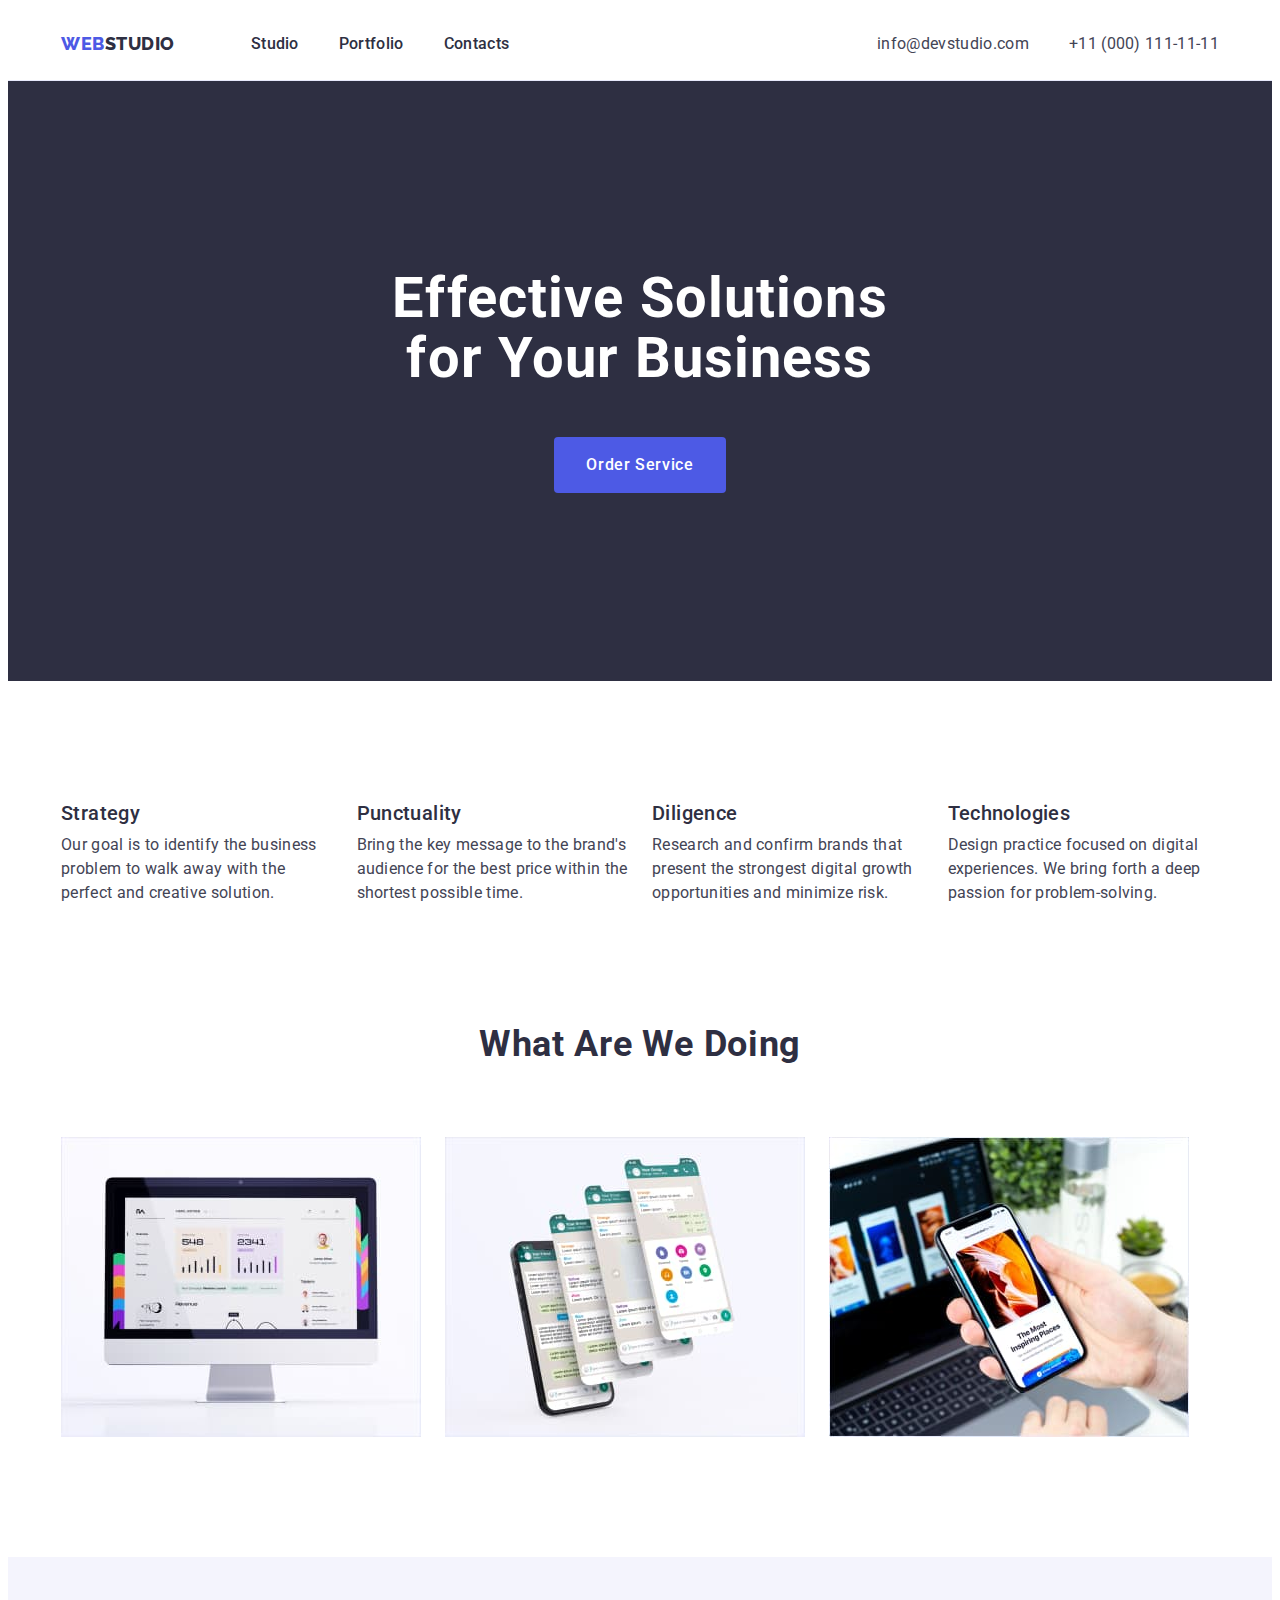
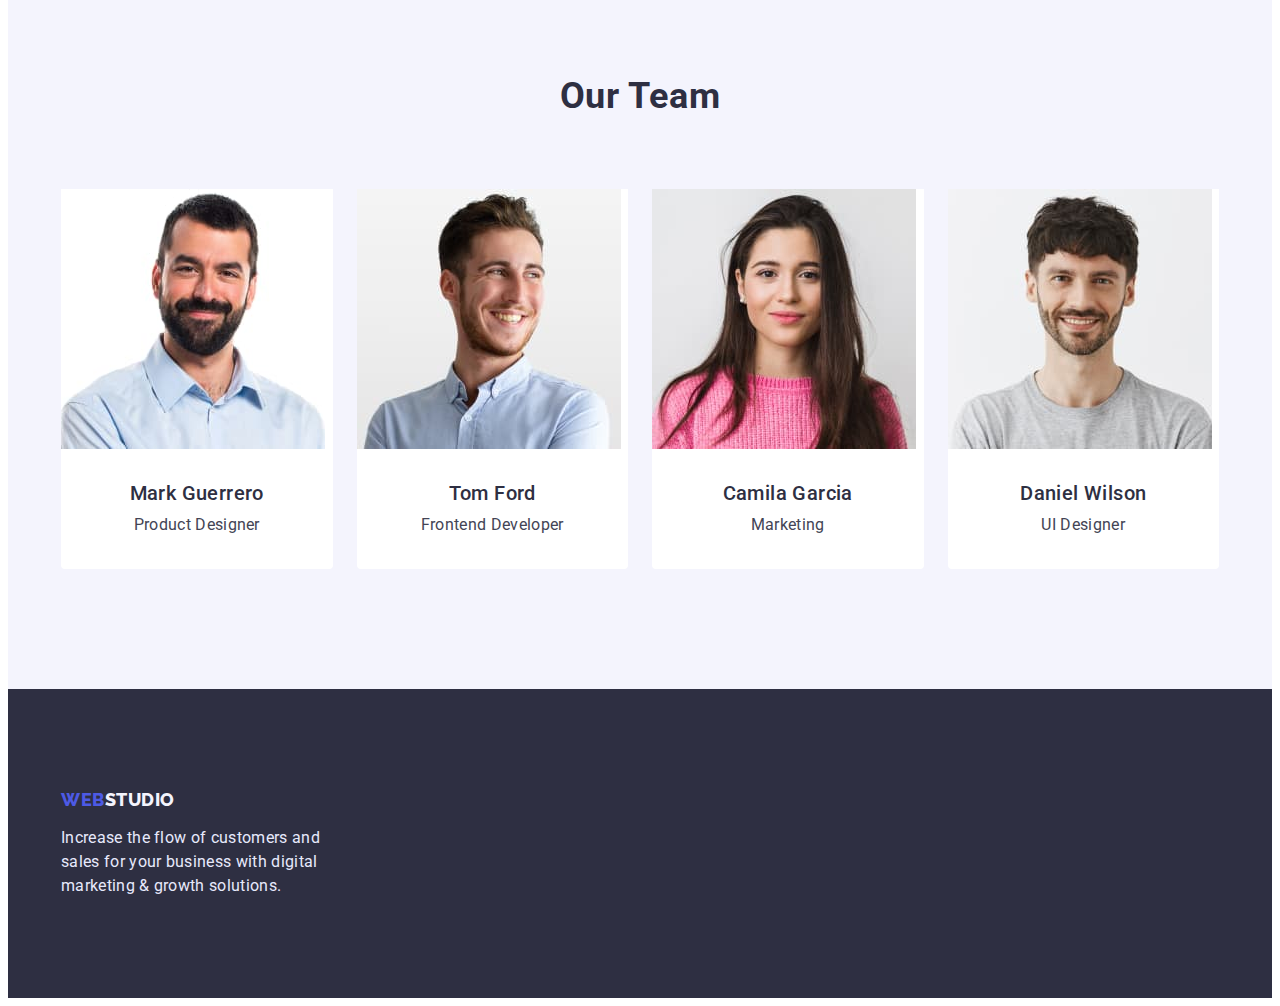
==== index.html @ 5d293c81 "Initial commit" ====
<!DOCTYPE html>
<html lang="en">

<head>
    <meta charset="UTF-8">
    <meta http-equiv="X-UA-Compatible" content="IE=edge">
    <meta name="viewport" content="width=device-width, initial-scale=1.0">
    <title>Document</title>
    <link rel="preconnect" href="https://fonts.googleapis.com">
    <link rel="preconnect" href="https://fonts.gstatic.com" crossorigin>
    <link href="https://fonts.googleapis.com/css2?family=Raleway:wght@800&family=Roboto:wght@400;500;700&display=swap"
        rel="stylesheet">
    <link rel="stylesheet" href="https://cdnjs.cloudflare.com/ajax/libs/modern-normalize/1.1.0/modern-normalize.min.css"
        integrity="sha512-wpPYUAdjBVSE4KJnH1VR1HeZfpl1ub8YT/NKx4PuQ5NmX2tKuGu6U/JRp5y+Y8XG2tV+wKQpNHVUX03MfMFn9Q=="
        crossorigin="anonymous" referrerpolicy="no-referrer" />
    <link rel="stylesheet" href="./css/styles.css">
</head>

<body>
    <!-- Header -->
    <header class="header">
        <div class="container header-container">
            <nav class="header-nav">
                <a class="header-logo link" href="./index.html">
                    Web<span class="header-logo-navy">Studio</span>
                </a>
                <ul class="header-list list">
                    <li class="header-item"><a class="header-link link" href="./index.html">Studio</a></li>
                    <li class="header-item"><a class="header-link link" href="./portfolio.html">Portfolio</a></li>
                    <li class="header-item"><a class="header-link link" href="">Contacts</a></li>
                </ul>
            </nav>
            <address class="header-address">
                <ul class="header-address-list list">
                    <li class="header-address-item"><a class="header-address-link link"
                            href="mailto:info@devstudio.com">info@devstudio.com</a>
                    </li>
                    <li class="header-address-item"><a class="header-address-link link" href="tel:+110001111111">+11
                            (000)
                            111-11-11</a></li>
                </ul>
            </address>
        </div>
    </header>

    <main>
        <!-- Hero -->
        <section class="hero">
            <h1 class="hero-title">Effective Solutions for Your Business</h1>
            <button type="button" class="hero-btn">Order Service</button>
        </section>

        <!-- Section 1 -->
        <section class="about">
            <div class="container">
                <h2 class="about-title">About</h2>
                <ul class="about-list list">
                    <li class="about-item">
                        <h3 class="about-item-title">Strategy</h3>
                        <p class="about-item-text">
                            Our goal is to identify the business problem to walk away with the perfect and creative
                            solution.
                        </p>
                    </li>
                    <li class="about-item">
                        <h3 class="about-item-title">Punctuality</h3>
                        <p class="about-item-text">
                            Bring the key message to the brand's audience for the best price within the shortest
                            possible
                            time.
                        </p>
                    </li>
                    <li class="about-item">
                        <h3 class="about-item-title">Diligence</h3>
                        <p class="about-item-text">
                            Research and confirm brands that present the strongest digital growth opportunities and
                            minimize
                            risk.
                        </p>
                    </li>
                    <li class="about-item">
                        <h3 class="about-item-title">Technologies</h3>
                        <p class="about-item-text">
                            Design practice focused on digital experiences. We bring forth a deep passion for
                            problem-solving.
                        </p>
                    </li>
                </ul>
            </div>
        </section>

        <!-- Section 2 -->
        <section class="description">
            <div class="container">
                <h2 class="description-title">What are we doing</h2>
                <ul class="description-list list">
                    <li class="description-item">
                        <img class="description-img" src="./images-hw-01/img1.jpg" alt="Monitor" width="360"
                            height="300" />
                    </li>
                    <li class="description-item">
                        <img class="description-img" src="./images-hw-01/img2.jpg" alt="Phone" width="360"
                            height="300" />
                    </li>
                    <li class="description-item">
                        <img class="description-img" src="./images-hw-01/img3.jpg" alt="Phone in hand" width="360"
                            height="300" />
                    </li>
                </ul>
            </div>
        </section>

        <!-- Section 3-->
        <section class="team">
            <div class="container">
                <h2 class="team-title">Our Team</h2>
                <ul class="team-list list">
                    <li class="team-item">
                        <img class="team-item-img" src="./images-hw-01/team1.jpg" alt="Bearded man" width="264"
                            height="260" />
                        <div class="team-item-text">
                            <h3 class="team-item-title">Mark Guerrero</h3>
                            <p class="team-item-role">Product Designer</p>
                        </div>
                    </li>
                    <li class="team-item">
                        <img class="team-item-img" src="./images-hw-01/team2.jpg" alt="Smiling man" width="264"
                            height="260" />
                        <div class="team-item-text">
                            <h3 class="team-item-title">Tom Ford</h3>
                            <p class="team-item-role">Frontend Developer</p>
                        </div>
                    </li>
                    <li class="team-item">
                        <img class="team-item-img" src="./images-hw-01/team3.jpg" alt="Long haired woman" width="264"
                            height="260" />
                        <div class="team-item-text">
                            <h3 class="team-item-title">Camila Garcia</h3>
                            <p class="team-item-role">Marketing</p>
                        </div>
                    </li>
                    <li class="team-item">
                        <img class="team-item-img" src="./images-hw-01/team4.jpg" alt="Smiling bearded man" width="264"
                            height="260" />
                        <div class="team-item-text">
                            <h3 class="team-item-title">Daniel Wilson</h3>
                            <p class="team-item-role">UI Designer</p>
                        </div>
                    </li>
                </ul>
            </div>
        </section>
    </main>

    <footer class="footer">
        <div class="container">
            <div class="footer-logo-text">
                <a class="footer-logo link" href="index.html">
                    Web<span class="footer-logo-white">Studio</span>
                </a>
                <p class="footer-text">Increase the flow of customers and sales for your business with digital marketing
                    &
                    growth solutions.
                </p>
            </div>
        </div>
    </footer>
</body>

</html>
---- css/styles.css ----
:root {
    --body-text-color: #434455;
    --headings-text-color: #2E2F42;
    --accent-blue-color: #4D5AE5;
    --white-color: #FFFFFF;
    --btn-portfolio-blue-color: #404BBF;
    --footer-logo-bgbtn-color: #F4F4FD;
    --footer-text-color: #E7E9FC;
}

body {
    font-family: 'Roboto', sans-serif;
    background-color: var(--white-color);
    color: var(--body-text-color);
}

.list {
    list-style: none;
    padding: 0;
    margin: 0;
}

.link {
    text-decoration: none;
}

.container {
    max-width: 1158px;
    padding-right: 15px;
    padding-left: 15px;
    margin-right: auto;
    margin-left: auto;
}

/* Header */
.header {
    border-bottom: 1px solid var(--footer-text-color);
}

.header-container {
    display: flex;
    align-items: center;
}

.header-nav {
    display: flex;
    align-items: center;
}

.header-logo {
    color: var(--accent-blue-color);
    font-family: 'Raleway', sans-serif;
    font-weight: 800;
    font-size: 18px;
    line-height: 1.17;
    letter-spacing: 0.03em;
    text-transform: uppercase;
}

.header-logo-navy {
    color: var(--headings-text-color);
    font-family: 'Raleway', sans-serif;
    font-weight: 800;
    font-size: 18px;
    line-height: 1.17;
    letter-spacing: 0.03em;
    text-transform: uppercase;
}

.header-list {
    display: flex;
    margin-left: 76px;
}

.header-item:not(:last-child) {
    margin-right: 40px;
}

.header-link {
    display: block;
    padding-top: 24px;
    padding-bottom: 24px;

    color: var(--headings-text-color);
    font-weight: 500;
    font-size: 16px;
    line-height: 1.5;
    letter-spacing: 0.02em;
}

.header-address {
    font-style: normal;
    margin-left: auto;
}

.header-address-list {
    display: flex;
}

.header-address-item:not(:last-child) {
    margin-right: 40px;
}

.header-address-link {
    color: var(--body-text-color);
    font-style: normal;
    font-weight: 400;
    font-size: 16px;
    line-height: 1.5;
    letter-spacing: 0.02em;
}

.header-link:is(:hover, :focus),
.header-address-link:is(:hover, :focus) {
    color: var(--btn-portfolio-blue-color);
}

/* Hero */

.hero {
    padding-top: 188px;
    padding-bottom: 188px;
    background-color: var(--headings-text-color);
    text-align: center;
}

.hero-title {
    display: block;
    max-width: 496px;
    margin-top: 0;
    margin-right: auto;
    margin-bottom: 48px;
    margin-left: auto;

    color: var(--white-color);
    font-weight: 700;
    font-size: 56px;
    line-height: 1.07;
    letter-spacing: 0.02em;
}

.hero-btn {
    display: inline-block;
    min-width: 169px;
    padding: 16px 32px;
    border: none;
    border-radius: 4px;

    background-color: var(--accent-blue-color);
    color: var(--white-color);
    font-family: inherit;
    font-weight: 500;
    font-size: 16px;
    line-height: 1.5;
    letter-spacing: 0.04em;

    cursor: pointer;
}

.hero-btn:is(:hover, :focus) {
    background-color: var(--btn-portfolio-blue-color);
    color: var(--white-color);
}

/* Section 1 about */

.about {
    padding-top: 120px;
    padding-bottom: 0;
}

.about-title {
    position: absolute;
    width: 1px;
    height: 1px;
    margin: -1px;
    border: 0;
    padding: 0;
    white-space: nowrap;
    clip-path: inset(100%);
    clip: rect(0 0 0 0);
    overflow: hidden;
}

.about-list {
    display: flex;
    gap: 24px;
}

.about-item {
    display: block;
    flex-basis: calc(100% / 4);
    /* max-width: 264px; */
}

.about-item-title {
    margin-top: 0;
    margin-bottom: 8px;

    color: var(--headings-text-color);
    font-weight: 500;
    font-size: 20px;
    line-height: 1.2;
    letter-spacing: 0.02em;
}

.about-item-text {
    margin-top: 0;
    margin-bottom: 0;

    color: var(--body-text-color);
    font-weight: 400;
    font-size: 16px;
    line-height: 1.5;
    letter-spacing: 0.02em;
}

/* Section 2 description */

.description {
    padding-top: 120px;
    padding-bottom: 120px;
}

.description-title {
    margin-top: 0;
    margin-bottom: 72px;

    color: var(--headings-text-color);
    text-align: center;
    font-weight: 700;
    font-size: 36px;
    line-height: 1.11;
    letter-spacing: 0.02em;
    text-transform: capitalize;
}

.description-list {
    display: flex;
    gap: 24px;
}

.description-img {
    display: block;
    max-width: 100%;
    height: auto;
}

/* Section 3 team */

.team {
    padding-top: 120px;
    padding-bottom: 120px;
    background-color: var(--footer-logo-bgbtn-color);
}

.team-title {
    margin-top: 0;
    margin-bottom: 72px;

    color: var(--headings-text-color);
    text-align: center;
    font-weight: 700;
    font-size: 36px;
    line-height: 1.11;
    letter-spacing: 0.02em;
    text-transform: capitalize;
}

.team-list {
    display: flex;
    gap: 24px;
}

.team-item {
    flex-basis: calc(100% / 4);
    /* max-width: 264px; */
    border-radius: 0px 0px 4px 4px;
    background-color: var(--white-color);
}

.team-item-img {
    display: block;
    max-width: 100%;
    height: auto;
}

.team-item-text {
    padding: 32px 0;
}

.team-item-title {
    margin-top: 0;
    margin-bottom: 8px;

    color: var(--headings-text-color);
    text-align: center;
    font-weight: 500;
    font-size: 20px;
    line-height: 1.2;
    letter-spacing: 0.02em;
}

.team-item-role {
    margin-top: 0;
    margin-bottom: 0;

    color: var(--body-text-color);
    font-weight: 400;
    text-align: center;
    font-size: 16px;
    line-height: 1.5;
    letter-spacing: 0.02em;
}

/* Footer */

.footer {
    padding-top: 100px;
    padding-bottom: 100px;
    background-color: var(--headings-text-color);
}

.footer-logo-text {
    max-width: 264px;
}

.footer-logo {
    color: var(--accent-blue-color);
    font-family: 'Raleway', sans-serif;
    font-weight: 800;
    font-size: 18px;
    line-height: 1.17;
    letter-spacing: 0.03em;
    text-transform: uppercase;
}

.footer-logo-white {
    color: var(--footer-logo-bgbtn-color);
    font-family: 'Raleway', sans-serif;
    font-weight: 800;
    font-size: 18px;
    line-height: 1.17;
    letter-spacing: 0.03em;
    text-transform: uppercase;
}

.footer-text {
    margin-top: 16px;
    margin-bottom: 0;

    color: var(--footer-text-color);
    font-weight: 400;
    font-size: 16px;
    line-height: 1.5;
    letter-spacing: 0.02em;
}

/* Portfolio Gallery */

.gallery-container {
    padding-top: 96px;
    padding-bottom: 120px;
}

.btn-list {
    display: flex;
    gap: 24px;
    margin-top: 0;
    margin-bottom: 72px;
    justify-content: center;
}

.btn-item {
    min-width: 69px;
    padding: 12px 24px;
    border: 1px solid var(--footer-text-color);
    border-radius: 4px;

    background-color: var(--footer-logo-bgbtn-color);
    color: var(--accent-blue-color);
    text-align: center;
    font-family: inherit;
    font-weight: 500;
    font-size: 16px;
    line-height: 1.5;
    letter-spacing: 0.04em;

    cursor: pointer;
}

.btn-item:is(:hover, :focus) {
    background-color: var(--btn-portfolio-blue-color);
    color: var(--white-color);
}

/* First variant */
/* .row-list {
    display: flex;
    flex-wrap: wrap;
    padding-top: 0;
    padding-bottom: 120px;
}

.row-item {
    width: calc((100% - 48px) /3);
    margin-right: 24px;
    margin-bottom: 48px;
    border: 1px solid var(--footer-text-color);
    background-color: var(--white-color);
}

.row-item:nth-child(3n) {
    margin-right: 0;
} */


/* calc(100% - 8 * 24px) / 9 */


/* Second variant */
/* .row-list {
    display: flex;
    flex-wrap: wrap;
    padding-top: 0;
    padding-bottom: 120px;
}

.row-item {
    max-width: 360px;
    margin-right: 24px;
    margin-bottom: 48px;
}

.row-item:nth-child(3n) {
    margin-right: 0;
}

.row-item:nth-last-child(-n + 3) {
    margin-bottom: 0;
} */


.row-list {
    display: flex;
    flex-wrap: wrap;
    margin-left: -24px;
    margin-top: -48px;
}

.row-item {
    flex-basis: calc(100% / 3 - 24px);
    margin-left: 24px;
    margin-top: 48px;
}

.row-item-img {
    display: block;
    max-width: 100%;
    height: auto;
}

.row-text {
    padding: 32px 0 32px 16px;
    border-right: 1px solid var(--footer-text-color);
    border-bottom: 1px solid var(--footer-text-color);
    border-left: 1px solid var(--footer-text-color);
    background-color: var(--white-color);
}

.row-item-title {
    margin-top: 0;
    margin-bottom: 8px;

    color: var(--headings-text-color);
    font-weight: 500;
    font-size: 20px;
    line-height: 1.2;
    letter-spacing: 0.02em;
}

.row-item-text {
    margin-top: 0;
    margin-bottom: 0;

    color: var(--body-text-color);
    font-weight: 400;
    font-size: 16px;
    line-height: 1.5;
    letter-spacing: 0.02em;
}
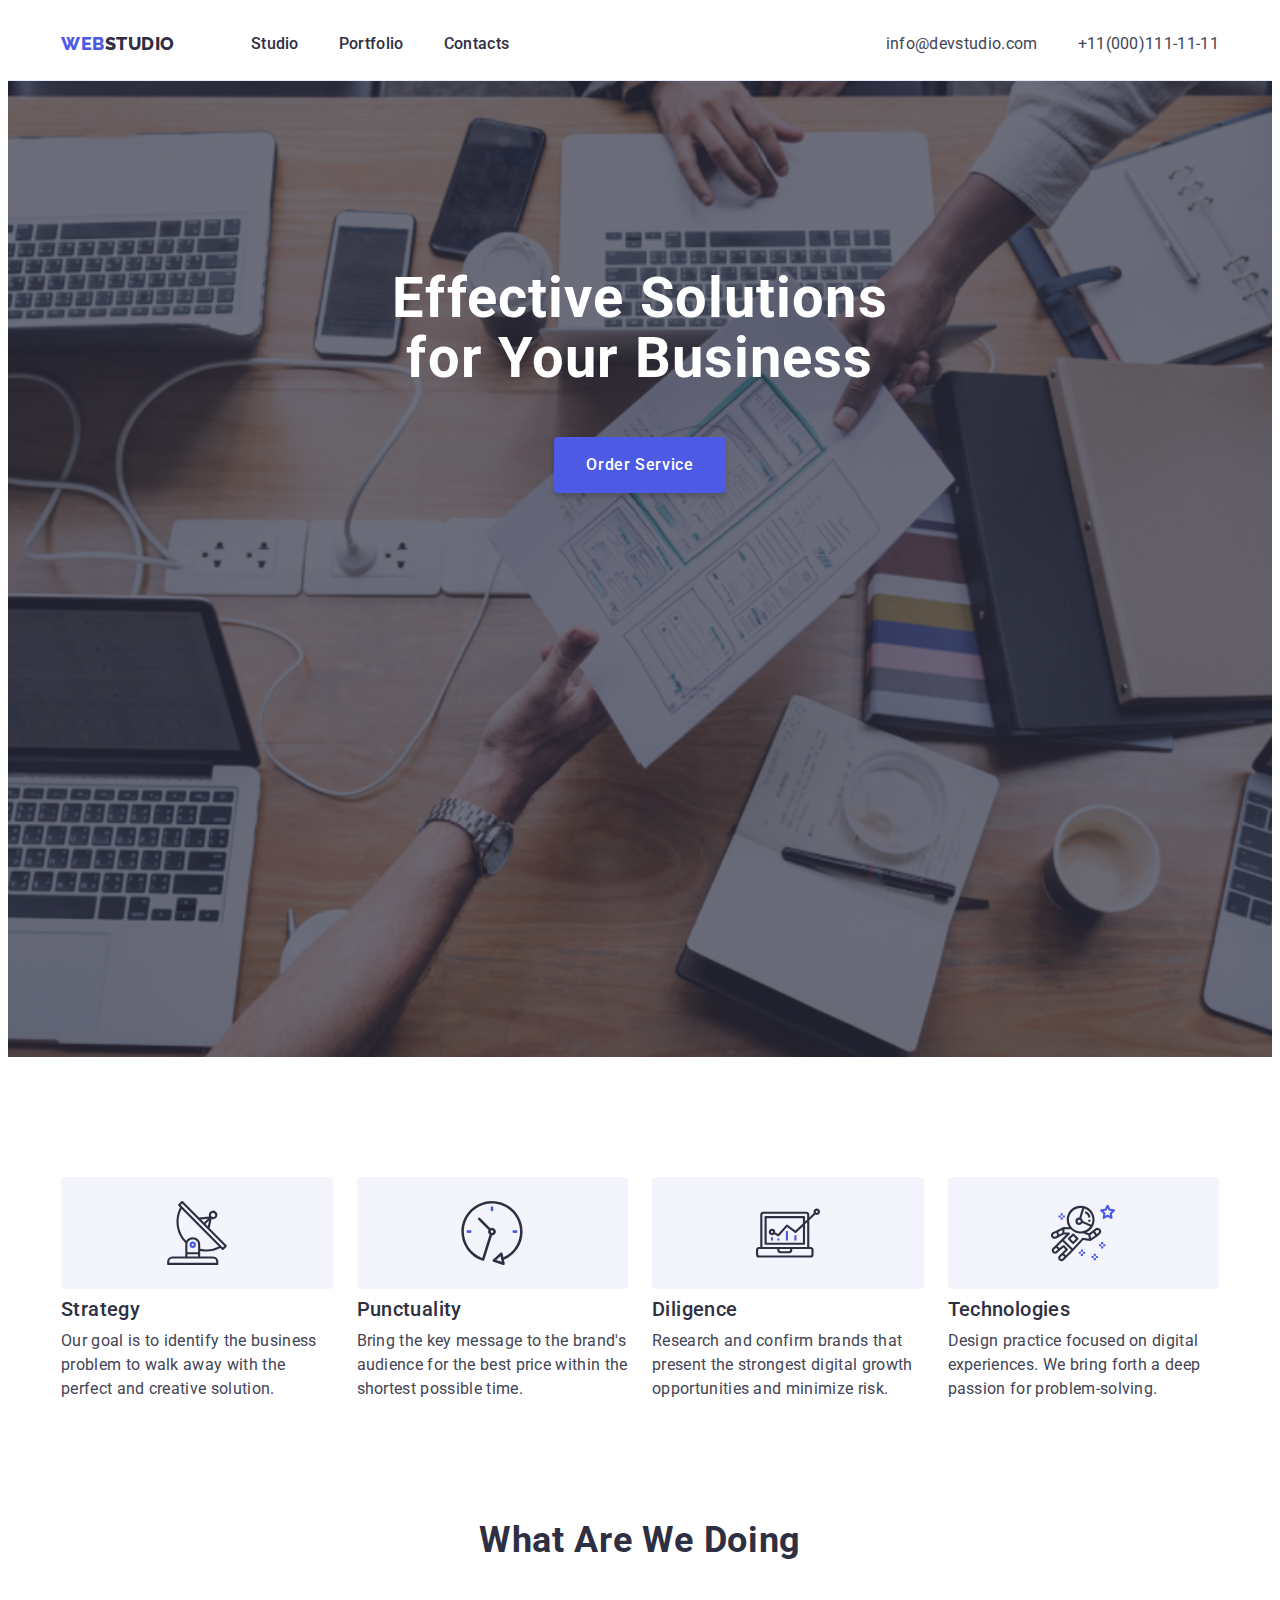
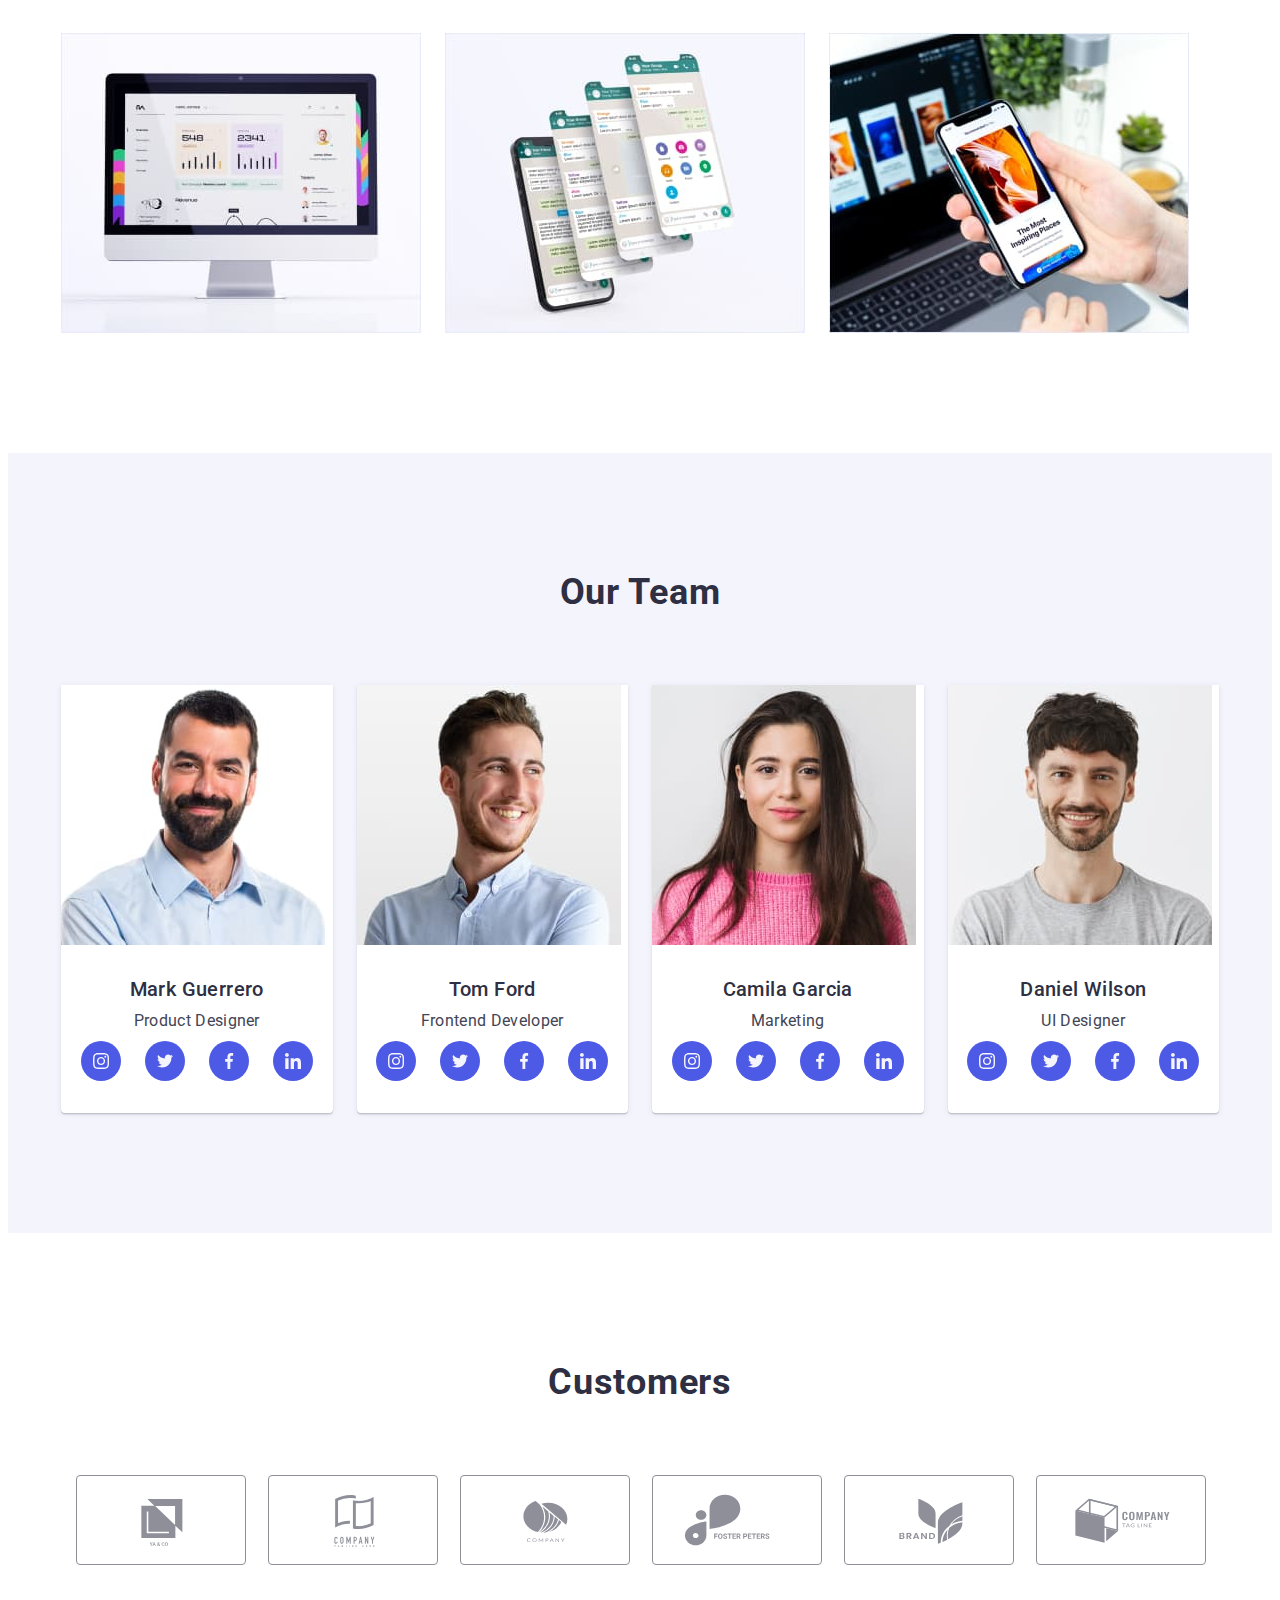
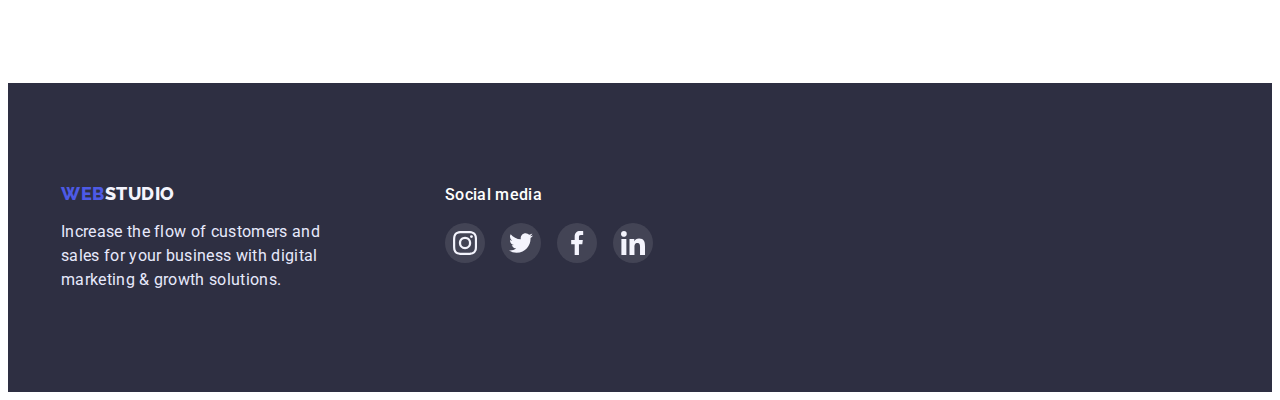
==== commit 537842df: "finish_hw-04" ====
--- a/index.html
+++ b/index.html
@@ -25,19 +25,25 @@
                     Web<span class="header-logo-navy">Studio</span>
                 </a>
                 <ul class="header-list list">
-                    <li class="header-item"><a class="header-link link" href="./index.html">Studio</a></li>
-                    <li class="header-item"><a class="header-link link" href="./portfolio.html">Portfolio</a></li>
-                    <li class="header-item"><a class="header-link link" href="">Contacts</a></li>
+                    <li class="header-item">
+                        <a class="header-link link" href="./index.html">Studio</a>
+                    </li>
+                    <li class="header-item">
+                        <a class="header-link link" href="./portfolio.html">Portfolio</a>
+                    </li>
+                    <li class="header-item">
+                        <a class="header-link link" href="">Contacts</a>
+                    </li>
                 </ul>
             </nav>
             <address class="header-address">
                 <ul class="header-address-list list">
-                    <li class="header-address-item"><a class="header-address-link link"
-                            href="mailto:info@devstudio.com">info@devstudio.com</a>
-                    </li>
-                    <li class="header-address-item"><a class="header-address-link link" href="tel:+110001111111">+11
-                            (000)
-                            111-11-11</a></li>
+                    <li class="header-address-item">
+                        <a class="header-address-link link" href="mailto:info@devstudio.com">info@devstudio.com</a>
+                    </li>
+                    <li class="header-address-item">
+                        <a class="header-address-link link" href="tel:+110001111111">+11(000)111-11-11</a>
+                    </li>
                 </ul>
             </address>
         </div>
@@ -50,19 +56,19 @@
             <button type="button" class="hero-btn">Order Service</button>
         </section>
 
-        <!-- Section 1 -->
+        <!-- Section 1 About-->
         <section class="about">
             <div class="container">
                 <h2 class="about-title">About</h2>
                 <ul class="about-list list">
-                    <li class="about-item">
+                    <li class="about-item about-icon-antenna">
                         <h3 class="about-item-title">Strategy</h3>
                         <p class="about-item-text">
                             Our goal is to identify the business problem to walk away with the perfect and creative
                             solution.
                         </p>
                     </li>
-                    <li class="about-item">
+                    <li class="about-item about-icon-clock">
                         <h3 class="about-item-title">Punctuality</h3>
                         <p class="about-item-text">
                             Bring the key message to the brand's audience for the best price within the shortest
@@ -70,7 +76,7 @@
                             time.
                         </p>
                     </li>
-                    <li class="about-item">
+                    <li class="about-item about-icon-diagram">
                         <h3 class="about-item-title">Diligence</h3>
                         <p class="about-item-text">
                             Research and confirm brands that present the strongest digital growth opportunities and
@@ -78,7 +84,7 @@
                             risk.
                         </p>
                     </li>
-                    <li class="about-item">
+                    <li class="about-item about-icon-astronaut">
                         <h3 class="about-item-title">Technologies</h3>
                         <p class="about-item-text">
                             Design practice focused on digital experiences. We bring forth a deep passion for
@@ -89,7 +95,7 @@
             </div>
         </section>
 
-        <!-- Section 2 -->
+        <!-- Section 2 What are we doing-->
         <section class="description">
             <div class="container">
                 <h2 class="description-title">What are we doing</h2>
@@ -110,7 +116,7 @@
             </div>
         </section>
 
-        <!-- Section 3-->
+        <!-- Section 3 Our team-->
         <section class="team">
             <div class="container">
                 <h2 class="team-title">Our Team</h2>
@@ -121,6 +127,36 @@
                         <div class="team-item-text">
                             <h3 class="team-item-title">Mark Guerrero</h3>
                             <p class="team-item-role">Product Designer</p>
+                            <ul class="team-soc-list list">
+                                <li class="team-soc-item">
+                                    <a class="team-soc-link link" href="">
+                                        <svg width="16" height="16" class="team-soc-icon">
+                                            <use href="./images-hw-04/icons.svg#icon-instagram"></use>
+                                        </svg>
+                                    </a>
+                                </li>
+                                <li class="team-soc-item">
+                                    <a class="team-soc-link link" href="">
+                                        <svg width="16" height="16" class="team-soc-icon">
+                                            <use href="./images-hw-04/icons.svg#icon-twitter"></use>
+                                        </svg>
+                                    </a>
+                                </li>
+                                <li class="team-soc-item">
+                                    <a class="team-soc-link link" href="">
+                                        <svg width="16" height="16" class="team-soc-icon">
+                                            <use href="./images-hw-04/icons.svg#icon-facebook"></use>
+                                        </svg>
+                                    </a>
+                                </li>
+                                <li class="team-soc-item">
+                                    <a class="team-soc-link link" href="">
+                                        <svg width="16" height="16" class="team-soc-icon">
+                                            <use href="./images-hw-04/icons.svg#icon-linkedin"></use>
+                                        </svg>
+                                    </a>
+                                </li>
+                            </ul>
                         </div>
                     </li>
                     <li class="team-item">
@@ -129,6 +165,36 @@
                         <div class="team-item-text">
                             <h3 class="team-item-title">Tom Ford</h3>
                             <p class="team-item-role">Frontend Developer</p>
+                            <ul class="team-soc-list list">
+                                <li class="team-soc-item">
+                                    <a class="team-soc-link link" href="">
+                                        <svg width="16" height="16" class="team-soc-icon">
+                                            <use href="./images-hw-04/icons.svg#icon-instagram"></use>
+                                        </svg>
+                                    </a>
+                                </li>
+                                <li class="team-soc-item">
+                                    <a class="team-soc-link link" href="">
+                                        <svg width="16" height="16" class="team-soc-icon">
+                                            <use href="./images-hw-04/icons.svg#icon-twitter"></use>
+                                        </svg>
+                                    </a>
+                                </li>
+                                <li class="team-soc-item">
+                                    <a class="team-soc-link link" href="">
+                                        <svg width="16" height="16" class="team-soc-icon">
+                                            <use href="./images-hw-04/icons.svg#icon-facebook"></use>
+                                        </svg>
+                                    </a>
+                                </li>
+                                <li class="team-soc-item">
+                                    <a class="team-soc-link link" href="">
+                                        <svg width="16" height="16" class="team-soc-icon">
+                                            <use href="./images-hw-04/icons.svg#icon-linkedin"></use>
+                                        </svg>
+                                    </a>
+                                </li>
+                            </ul>
                         </div>
                     </li>
                     <li class="team-item">
@@ -137,6 +203,36 @@
                         <div class="team-item-text">
                             <h3 class="team-item-title">Camila Garcia</h3>
                             <p class="team-item-role">Marketing</p>
+                            <ul class="team-soc-list list">
+                                <li class="team-soc-item">
+                                    <a class="team-soc-link link" href="">
+                                        <svg width="16" height="16" class="team-soc-icon">
+                                            <use href="./images-hw-04/icons.svg#icon-instagram"></use>
+                                        </svg>
+                                    </a>
+                                </li>
+                                <li class="team-soc-item">
+                                    <a class="team-soc-link link" href="">
+                                        <svg width="16" height="16" class="team-soc-icon">
+                                            <use href="./images-hw-04/icons.svg#icon-twitter"></use>
+                                        </svg>
+                                    </a>
+                                </li>
+                                <li class="team-soc-item">
+                                    <a class="team-soc-link link" href="">
+                                        <svg width="16" height="16" class="team-soc-icon">
+                                            <use href="./images-hw-04/icons.svg#icon-facebook"></use>
+                                        </svg>
+                                    </a>
+                                </li>
+                                <li class="team-soc-item">
+                                    <a class="team-soc-link link" href="">
+                                        <svg width="16" height="16" class="team-soc-icon">
+                                            <use href="./images-hw-04/icons.svg#icon-linkedin"></use>
+                                        </svg>
+                                    </a>
+                                </li>
+                            </ul>
                         </div>
                     </li>
                     <li class="team-item">
@@ -145,23 +241,137 @@
                         <div class="team-item-text">
                             <h3 class="team-item-title">Daniel Wilson</h3>
                             <p class="team-item-role">UI Designer</p>
+                            <ul class="team-soc-list list">
+                                <li class="team-soc-item">
+                                    <a class="team-soc-link link" href="">
+                                        <svg width="16" height="16" class="team-soc-icon">
+                                            <use href="./images-hw-04/icons.svg#icon-instagram"></use>
+                                        </svg>
+                                    </a>
+                                </li>
+                                <li class="team-soc-item">
+                                    <a class="team-soc-link link" href="">
+                                        <svg width="16" height="16" class="team-soc-icon">
+                                            <use href="./images-hw-04/icons.svg#icon-twitter"></use>
+                                        </svg>
+                                    </a>
+                                </li>
+                                <li class="team-soc-item">
+                                    <a class="team-soc-link link" href="">
+                                        <svg width="16" height="16" class="team-soc-icon">
+                                            <use href="./images-hw-04/icons.svg#icon-facebook"></use>
+                                        </svg>
+                                    </a>
+                                </li>
+                                <li class="team-soc-item">
+                                    <a class="team-soc-link link" href="">
+                                        <svg width="16" height="16" class="team-soc-icon">
+                                            <use href="./images-hw-04/icons.svg#icon-linkedin"></use>
+                                        </svg>
+                                    </a>
+                                </li>
+                            </ul>
                         </div>
                     </li>
                 </ul>
             </div>
         </section>
+
+        <!-- Section 4 Customers -->
+        <section class="customers">
+            <div class="container">
+                <h2 class="customers-title">Customers</h2>
+                <ul class="customers-list list">
+                    <li class="customers-item">
+                        <a class="customers-link link" href="">
+                            <svg width="104" height="56" class="customers-icon">
+                                <use href="./images-hw-04/icons.svg#icon-client-1"></use>
+                            </svg>
+                        </a>
+                    </li>
+                    <li class="customers-item">
+                        <a class="customers-link link" href="">
+                            <svg width="104" height="56" class="customers-icon">
+                                <use href="./images-hw-04/icons.svg#icon-client-2"></use>
+                            </svg>
+                        </a>
+                    </li>
+                    <li class="customers-item">
+                        <a class="customers-link link" href="">
+                            <svg width="104" height="56" class="customers-icon">
+                                <use href="./images-hw-04/icons.svg#icon-client-3"></use>
+                            </svg>
+                        </a>
+                    </li>
+                    <li class="customers-item">
+                        <a class="customers-link link" href="">
+                            <svg width="104" height="56" class="customers-icon">
+                                <use href="./images-hw-04/icons.svg#icon-client-4"></use>
+                            </svg>
+                        </a>
+                    </li>
+                    <li class="customers-item">
+                        <a class="customers-link link" href="">
+                            <svg width="104" height="56" class="customers-icon">
+                                <use href="./images-hw-04/icons.svg#icon-client-5"></use>
+                            </svg>
+                        </a>
+                    </li>
+                    <li class="customers-item">
+                        <a class="customers-link link" href="">
+                            <svg width="104" height="56" class="customers-icon">
+                                <use href="./images-hw-04/icons.svg#icon-client-6"></use>
+                            </svg>
+                        </a>
+                    </li>
+                </ul>
+            </div>
+        </section>
     </main>
 
+    <!-- Footer -->
     <footer class="footer">
-        <div class="container">
+        <div class="container footer-container">
             <div class="footer-logo-text">
                 <a class="footer-logo link" href="index.html">
                     Web<span class="footer-logo-white">Studio</span>
                 </a>
                 <p class="footer-text">Increase the flow of customers and sales for your business with digital marketing
-                    &
-                    growth solutions.
+                    & growth solutions.
                 </p>
+            </div>
+            <div class="footer-social-media">
+                <p class="footer-soc-text">Social media</p>
+                <ul class="footer-soc-list list">
+                    <li class="footer-soc-item">
+                        <a class="footer-soc-link link" href="">
+                            <svg width="24" height="24" class="footer-soc-icon">
+                                <use href="./images-hw-04/icons.svg#icon-instagram"></use>
+                            </svg>
+                        </a>
+                    </li>
+                    <li class="footer-soc-item">
+                        <a class="footer-soc-link link" href="">
+                            <svg width="24" height="24" class="footer-soc-icon">
+                                <use href="./images-hw-04/icons.svg#icon-twitter"></use>
+                            </svg>
+                        </a>
+                    </li>
+                    <li class="footer-soc-item">
+                        <a class="footer-soc-link link" href="">
+                            <svg width="24" height="24" class="footer-soc-icon">
+                                <use href="./images-hw-04/icons.svg#icon-facebook"></use>
+                            </svg>
+                        </a>
+                    </li>
+                    <li class="footer-soc-item">
+                        <a class="footer-soc-link link" href="">
+                            <svg width="24" height="24" class="footer-soc-icon">
+                                <use href="./images-hw-04/icons.svg#icon-linkedin"></use>
+                            </svg>
+                        </a>
+                    </li>
+                </ul>
             </div>
         </div>
     </footer>
--- a/css/styles.css
+++ b/css/styles.css
@@ -1,11 +1,14 @@
 :root {
     --body-text-color: #434455;
     --headings-text-color: #2E2F42;
-    --accent-blue-color: #4D5AE5;
+    --iris-accent-color: #4D5AE5;
     --white-color: #FFFFFF;
-    --btn-portfolio-blue-color: #404BBF;
-    --footer-logo-bgbtn-color: #F4F4FD;
-    --footer-text-color: #E7E9FC;
+    --ocean-pressed-color: #404BBF;
+    --cloud-bg-color: #F4F4FD;
+    --cornflower-accent-bg-color: #E7E9FC;
+    --footer-bg-icons-color: rgba(255, 255, 255, 0.1);
+    --green-success-color: #31D0AA;
+    --lightslate-border-color: #8E8F99;
 }
 
 body {
@@ -30,11 +33,13 @@
     padding-left: 15px;
     margin-right: auto;
     margin-left: auto;
-}
+    /* outline: 2px solid tomato; */
+}
+
 
 /* Header */
 .header {
-    border-bottom: 1px solid var(--footer-text-color);
+    border-bottom: 1px solid var(--cornflower-accent-bg-color);
 }
 
 .header-container {
@@ -48,7 +53,7 @@
 }
 
 .header-logo {
-    color: var(--accent-blue-color);
+    color: var(--iris-accent-color);
     font-family: 'Raleway', sans-serif;
     font-weight: 800;
     font-size: 18px;
@@ -112,16 +117,26 @@
 
 .header-link:is(:hover, :focus),
 .header-address-link:is(:hover, :focus) {
-    color: var(--btn-portfolio-blue-color);
-}
+    color: var(--ocean-pressed-color);
+}
+
 
 /* Hero */
 
 .hero {
+    max-width: 1440px;
+    height: 600px;
     padding-top: 188px;
     padding-bottom: 188px;
+    background-image: linear-gradient(rgba(46, 47, 66, 0.7),
+            rgba(46, 47, 66, 0.7)),
+        url(../images-hw-04/people-office.png);
+    background-repeat: no-repeat;
+    background-position: center;
+    background-size: cover;
+    text-align: center;
+
     background-color: var(--headings-text-color);
-    text-align: center;
 }
 
 .hero-title {
@@ -145,8 +160,9 @@
     padding: 16px 32px;
     border: none;
     border-radius: 4px;
-
-    background-color: var(--accent-blue-color);
+    box-shadow: 0px 4px 4px rgba(0, 0, 0, 0.15);
+
+    background-color: var(--iris-accent-color);
     color: var(--white-color);
     font-family: inherit;
     font-weight: 500;
@@ -158,11 +174,12 @@
 }
 
 .hero-btn:is(:hover, :focus) {
-    background-color: var(--btn-portfolio-blue-color);
+    background-color: var(--ocean-pressed-color);
     color: var(--white-color);
 }
 
-/* Section 1 about */
+
+/* Section 1 About */
 
 .about {
     padding-top: 120px;
@@ -193,6 +210,60 @@
     /* max-width: 264px; */
 }
 
+.about-item::before {
+    content: "";
+    display: block;
+    height: 112px;
+    margin-top: 0;
+    margin-bottom: 8px;
+    background-repeat: no-repeat;
+    background-position: center;
+    border-radius: 4px;
+    background-color: var(--cloud-bg-color);
+}
+
+.about-icon-antenna::before {
+    background-image: url(../images-hw-04/1_antenna.svg);
+}
+
+.about-icon-clock::before {
+    background-image: url(../images-hw-04/1_clock.svg);
+}
+
+.about-icon-diagram::before {
+    background-image: url(../images-hw-04/1_diagram.svg);
+}
+
+.about-icon-astronaut::before {
+    background-image: url(../images-hw-04/1_astronaut.svg);
+}
+
+/* .about-item::before {
+    display: block;
+    content: "";
+    height: 112px;
+    background-size: contain;
+    background-repeat: no-repeat;
+    background-position: center;
+    background-color: var(--cloud-bg-color);
+}
+
+.about-item:nth-child(1)::before {
+    background-image: url();
+}
+
+.about-item:nth-child(2)::before {
+    background-image: url();
+}
+
+.about-item:nth-child(3)::before {
+    background-image: url();
+}
+
+.about-item:nth-child(4)::before {
+    background-image: url();
+} */
+
 .about-item-title {
     margin-top: 0;
     margin-bottom: 8px;
@@ -215,7 +286,8 @@
     letter-spacing: 0.02em;
 }
 
-/* Section 2 description */
+
+/* Section 2 What are we doing */
 
 .description {
     padding-top: 120px;
@@ -246,12 +318,13 @@
     height: auto;
 }
 
-/* Section 3 team */
+
+/* Section 3 Our team */
 
 .team {
     padding-top: 120px;
     padding-bottom: 120px;
-    background-color: var(--footer-logo-bgbtn-color);
+    background-color: var(--cloud-bg-color);
 }
 
 .team-title {
@@ -276,6 +349,10 @@
     flex-basis: calc(100% / 4);
     /* max-width: 264px; */
     border-radius: 0px 0px 4px 4px;
+    box-shadow: 0px 1px 6px rgba(46, 47, 66, 0.08),
+        0px 1px 1px rgba(46, 47, 66, 0.16),
+        0px 2px 1px rgba(46, 47, 66, 0.08);
+
     background-color: var(--white-color);
 }
 
@@ -303,7 +380,7 @@
 
 .team-item-role {
     margin-top: 0;
-    margin-bottom: 0;
+    margin-bottom: 8px;
 
     color: var(--body-text-color);
     font-weight: 400;
@@ -312,6 +389,89 @@
     line-height: 1.5;
     letter-spacing: 0.02em;
 }
+
+.team-soc-list {
+    display: flex;
+    justify-content: center;
+    gap: 24px;
+}
+
+.team-soc-item {
+    width: 40px;
+    height: 40px;
+}
+
+.team-soc-link {
+    display: flex;
+    /* width and height 100% from father ".tem-soc-item" */
+    width: 100%;
+    height: 100%;
+    border-radius: 50%;
+    justify-content: center;
+    align-items: center;
+    background-color: var(--iris-accent-color);
+
+    cursor: pointer;
+}
+
+.team-soc-link:is(:hover, :focus) {
+    background-color: var(--ocean-pressed-color);
+}
+
+
+/* Section 4 Customers */
+
+.customers {
+    padding-top: 130px;
+    padding-bottom: 120px;
+}
+
+.customers-title {
+    margin-top: 0;
+    margin-bottom: 72px;
+
+    color: var(--headings-text-color);
+    font-weight: 700;
+    font-size: 36px;
+    line-height: 1.11;
+    text-align: center;
+    letter-spacing: 0.02em;
+    text-transform: capitalize;
+}
+
+.customers-list {
+    display: flex;
+    justify-content: center;
+    gap: 24px;
+}
+
+.customers-item {
+    width: 168px;
+    height: 88px;
+}
+
+.customers-link {
+    display: flex;
+    width: 100%;
+    height: 100%;
+    justify-content: center;
+    align-items: center;
+    border: 1px solid var(--lightslate-border-color);
+    border-radius: 4px;
+}
+
+.customers-icon {
+    fill: var(--lightslate-border-color);
+}
+
+.customers-link:is(:hover, :focus) {
+    border: 1px solid var(--ocean-pressed-color);
+}
+
+.customers-link:is(:hover, :focus) .customers-icon {
+    fill: var(--ocean-pressed-color);
+}
+
 
 /* Footer */
 
@@ -321,12 +481,17 @@
     background-color: var(--headings-text-color);
 }
 
+.footer-container {
+    display: flex;
+}
+
 .footer-logo-text {
     max-width: 264px;
+    margin-right: 120px;
 }
 
 .footer-logo {
-    color: var(--accent-blue-color);
+    color: var(--iris-accent-color);
     font-family: 'Raleway', sans-serif;
     font-weight: 800;
     font-size: 18px;
@@ -336,7 +501,7 @@
 }
 
 .footer-logo-white {
-    color: var(--footer-logo-bgbtn-color);
+    color: var(--cloud-bg-color);
     font-family: 'Raleway', sans-serif;
     font-weight: 800;
     font-size: 18px;
@@ -349,12 +514,55 @@
     margin-top: 16px;
     margin-bottom: 0;
 
-    color: var(--footer-text-color);
+    color: var(--cornflower-accent-bg-color);
     font-weight: 400;
     font-size: 16px;
     line-height: 1.5;
     letter-spacing: 0.02em;
 }
+
+.footer-social-media {
+    max-width: 208px;
+}
+
+.footer-soc-text {
+    margin-top: 0;
+    margin-bottom: 16px;
+
+    color: var(--white-color);
+    font-weight: 500;
+    font-size: 16px;
+    line-height: 1.5;
+    letter-spacing: 0.02em;
+}
+
+.footer-soc-list {
+    display: flex;
+    justify-content: center;
+    gap: 16px;
+}
+
+.footer-soc-item {
+    width: 40px;
+    height: 40px;
+}
+
+.footer-soc-link {
+    display: flex;
+    width: 100%;
+    height: 100%;
+    border-radius: 50%;
+    justify-content: center;
+    align-items: center;
+    background-color: var(--footer-bg-icons-color);
+
+    cursor: pointer;
+}
+
+.footer-soc-link:is(:hover, :focus) {
+    background-color: var(--green-success-color);
+}
+
 
 /* Portfolio Gallery */
 
@@ -365,20 +573,20 @@
 
 .btn-list {
     display: flex;
-    gap: 24px;
     margin-top: 0;
     margin-bottom: 72px;
     justify-content: center;
+    gap: 24px;
 }
 
 .btn-item {
     min-width: 69px;
     padding: 12px 24px;
-    border: 1px solid var(--footer-text-color);
+    border: 1px solid var(--cornflower-accent-bg-color);
     border-radius: 4px;
 
-    background-color: var(--footer-logo-bgbtn-color);
-    color: var(--accent-blue-color);
+    background-color: var(--cloud-bg-color);
+    color: var(--iris-accent-color);
     text-align: center;
     font-family: inherit;
     font-weight: 500;
@@ -390,7 +598,7 @@
 }
 
 .btn-item:is(:hover, :focus) {
-    background-color: var(--btn-portfolio-blue-color);
+    background-color: var(--ocean-pressed-color);
     color: var(--white-color);
 }
 
@@ -454,6 +662,16 @@
     margin-top: 48px;
 }
 
+.row-item-link {
+    display: block;
+}
+
+.row-item-link:is(:hover, :focus) {
+    box-shadow: 0px 1px 6px rgba(46, 47, 66, 0.08),
+        0px 1px 1px rgba(46, 47, 66, 0.16),
+        0px 2px 1px rgba(46, 47, 66, 0.08);
+}
+
 .row-item-img {
     display: block;
     max-width: 100%;
@@ -462,9 +680,9 @@
 
 .row-text {
     padding: 32px 0 32px 16px;
-    border-right: 1px solid var(--footer-text-color);
-    border-bottom: 1px solid var(--footer-text-color);
-    border-left: 1px solid var(--footer-text-color);
+    border-right: 1px solid var(--cornflower-accent-bg-color);
+    border-bottom: 1px solid var(--cornflower-accent-bg-color);
+    border-left: 1px solid var(--cornflower-accent-bg-color);
     background-color: var(--white-color);
 }
 
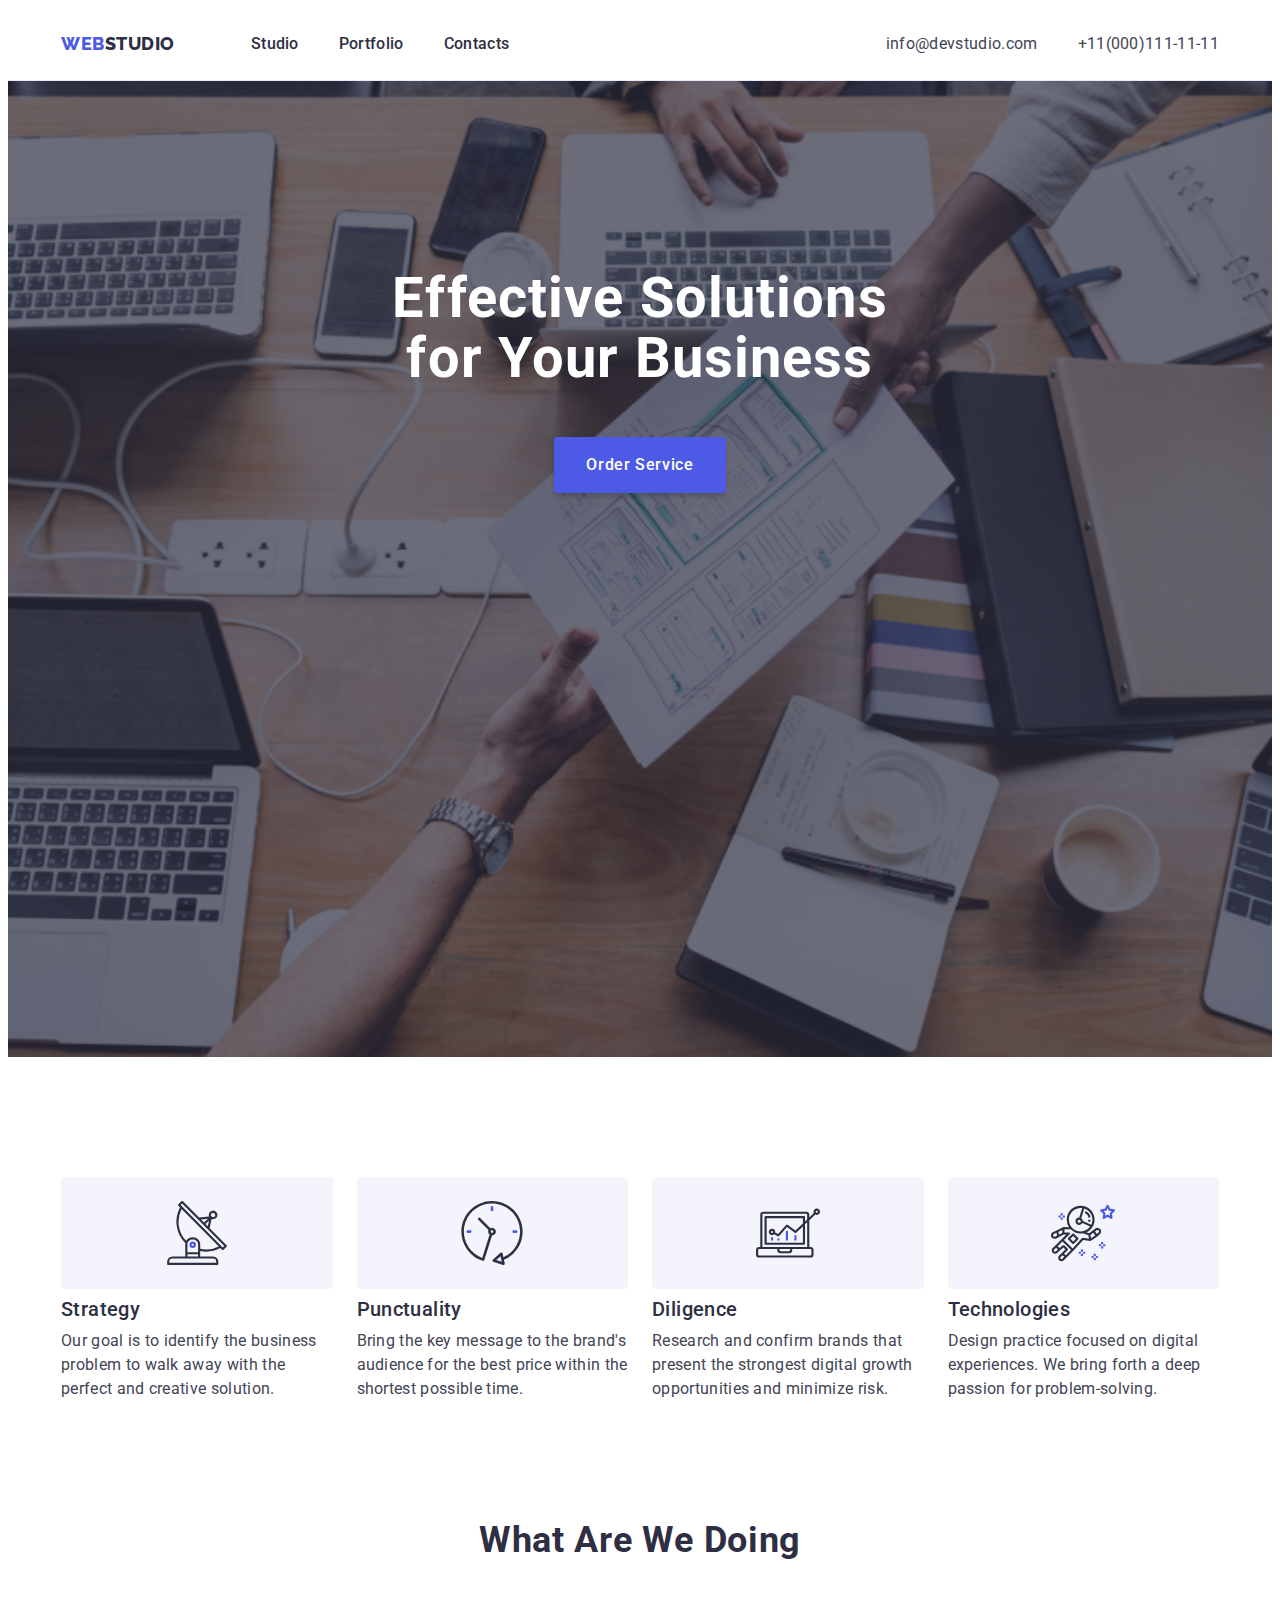
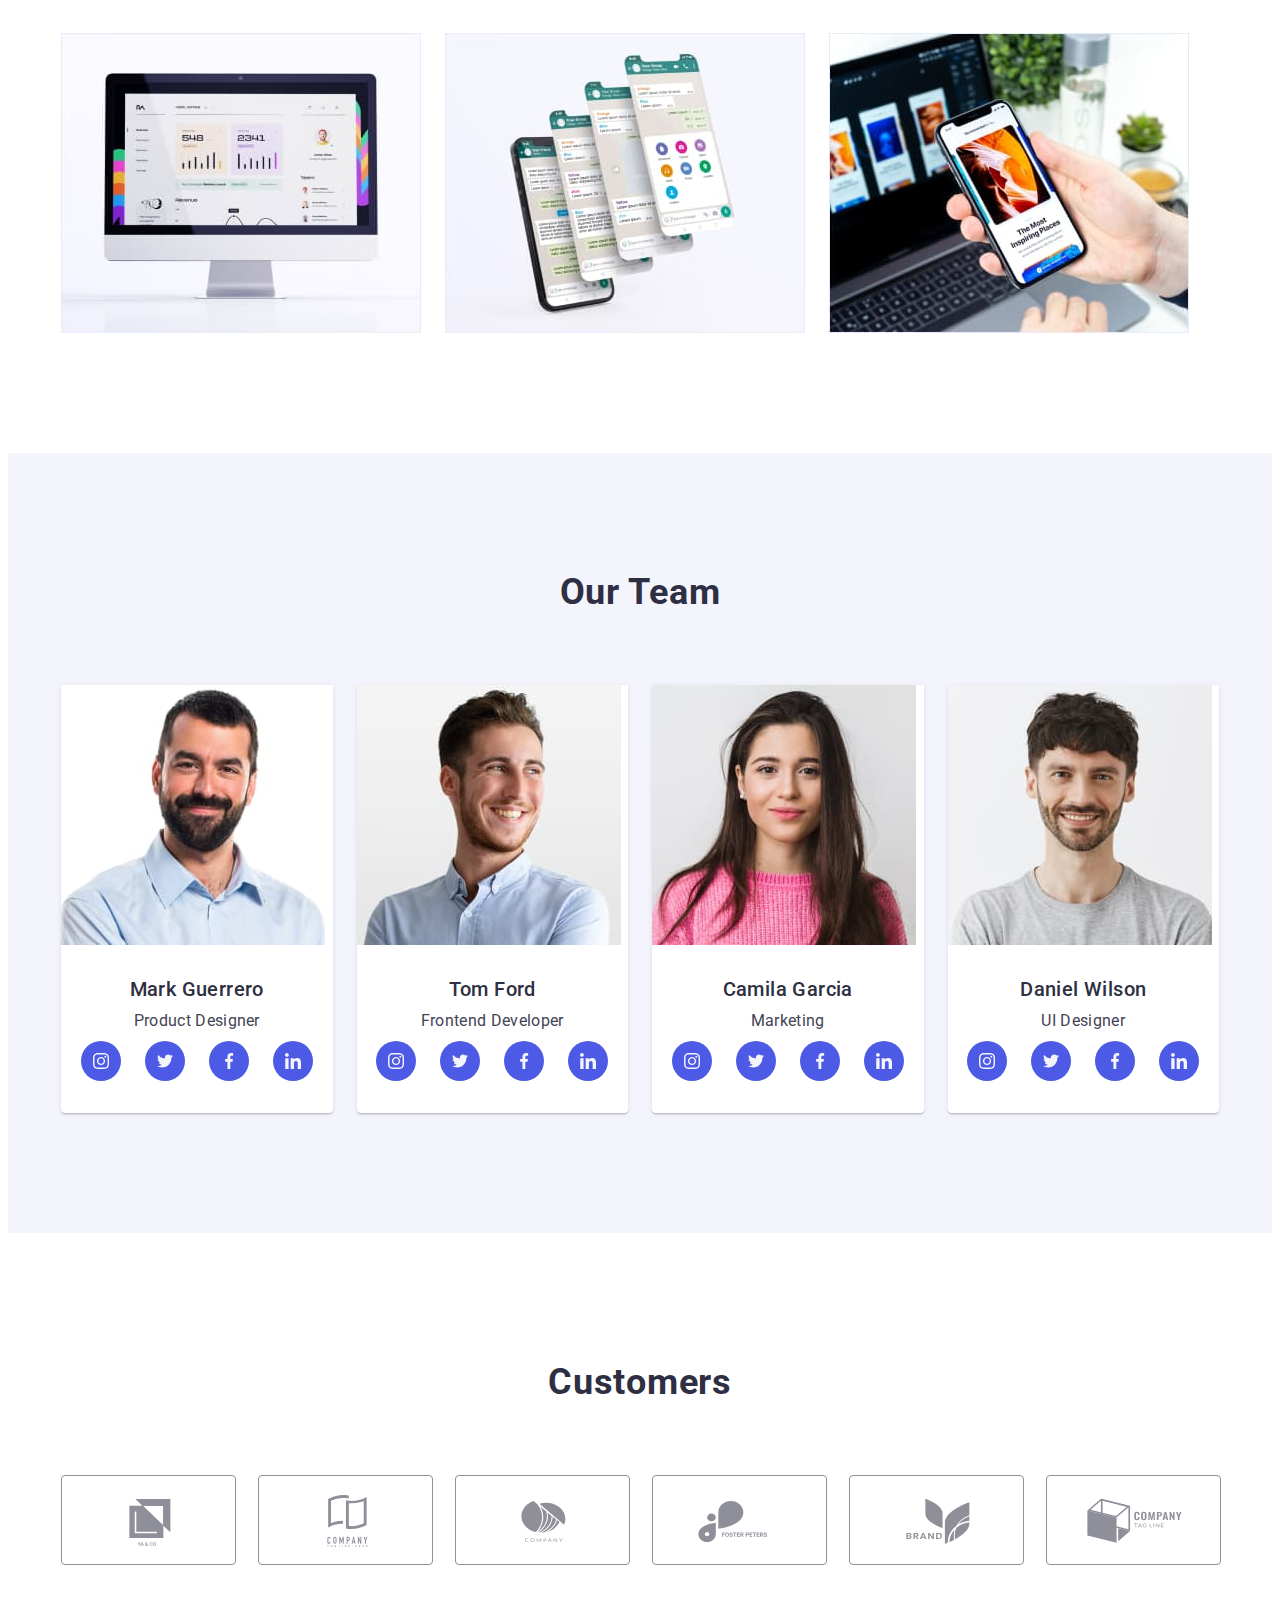
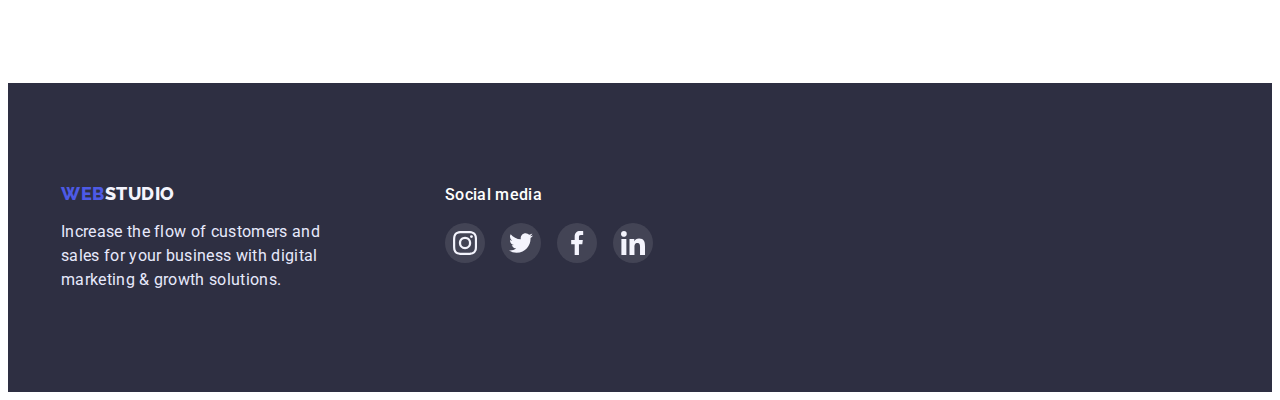
==== commit bdc44f23: "finish-hw-04" ====
--- a/index.html
+++ b/index.html
@@ -61,14 +61,24 @@
             <div class="container">
                 <h2 class="about-title">About</h2>
                 <ul class="about-list list">
-                    <li class="about-item about-icon-antenna">
+                    <li class="about-item">
+                        <div class="about-icon">
+                            <svg width="64" height="64" class="icon-antenna">
+                                <use href="./images-hw-04/icons.svg#icon-antenna"></use>
+                            </svg>
+                        </div>
                         <h3 class="about-item-title">Strategy</h3>
                         <p class="about-item-text">
                             Our goal is to identify the business problem to walk away with the perfect and creative
                             solution.
                         </p>
                     </li>
-                    <li class="about-item about-icon-clock">
+                    <li class="about-item">
+                        <div class="about-icon">
+                            <svg width="64" height="64" class="icon-clock">
+                                <use href="./images-hw-04/icons.svg#icon-clock"></use>
+                            </svg>
+                        </div>
                         <h3 class="about-item-title">Punctuality</h3>
                         <p class="about-item-text">
                             Bring the key message to the brand's audience for the best price within the shortest
@@ -76,7 +86,12 @@
                             time.
                         </p>
                     </li>
-                    <li class="about-item about-icon-diagram">
+                    <li class="about-item">
+                        <div class="about-icon">
+                            <svg width="64" height="64" class="icon-diagram">
+                                <use href="./images-hw-04/icons.svg#icon-diagram"></use>
+                            </svg>
+                        </div>
                         <h3 class="about-item-title">Diligence</h3>
                         <p class="about-item-text">
                             Research and confirm brands that present the strongest digital growth opportunities and
@@ -84,7 +99,12 @@
                             risk.
                         </p>
                     </li>
-                    <li class="about-item about-icon-astronaut">
+                    <li class="about-item">
+                        <div class="about-icon">
+                            <svg width="64" height="64" class="icon-astronaut">
+                                <use href="./images-hw-04/icons.svg#icon-astronaut"></use>
+                            </svg>
+                        </div>
                         <h3 class="about-item-title">Technologies</h3>
                         <p class="about-item-text">
                             Design practice focused on digital experiences. We bring forth a deep passion for
--- a/css/styles.css
+++ b/css/styles.css
@@ -128,6 +128,8 @@
     height: 600px;
     padding-top: 188px;
     padding-bottom: 188px;
+    margin-left: auto;
+    margin-right: auto;
     background-image: linear-gradient(rgba(46, 47, 66, 0.7),
             rgba(46, 47, 66, 0.7)),
         url(../images-hw-04/people-office.png);
@@ -210,6 +212,19 @@
     /* max-width: 264px; */
 }
 
+.about-icon {
+    display: flex;
+    height: 112px;
+    margin-top: 0;
+    margin-bottom: 8px;
+    justify-content: center;
+    align-items: center;
+    border-radius: 4px;
+    background-color: var(--cloud-bg-color);
+}
+
+
+/* First variant ::before
 .about-item::before {
     content: "";
     display: block;
@@ -223,22 +238,24 @@
 }
 
 .about-icon-antenna::before {
-    background-image: url(../images-hw-04/1_antenna.svg);
+    background-image: url(../images-hw-04/antenna.svg);
 }
 
 .about-icon-clock::before {
-    background-image: url(../images-hw-04/1_clock.svg);
+    background-image: url(../images-hw-04/clock.svg);
 }
 
 .about-icon-diagram::before {
-    background-image: url(../images-hw-04/1_diagram.svg);
+    background-image: url(../images-hw-04/diagram.svg);
 }
 
 .about-icon-astronaut::before {
-    background-image: url(../images-hw-04/1_astronaut.svg);
-}
-
-/* .about-item::before {
+    background-image: url(../images-hw-04/astronaut.svg);
+} */
+
+
+/* Second variant ::before
+.about-item::before {
     display: block;
     content: "";
     height: 112px;
@@ -263,6 +280,7 @@
 .about-item:nth-child(4)::before {
     background-image: url();
 } */
+
 
 .about-item-title {
     margin-top: 0;
@@ -446,7 +464,7 @@
 }
 
 .customers-item {
-    width: 168px;
+    width: calc((100% - 24px * 5) / 6);
     height: 88px;
 }
 
@@ -580,7 +598,6 @@
 }
 
 .btn-item {
-    min-width: 69px;
     padding: 12px 24px;
     border: 1px solid var(--cornflower-accent-bg-color);
     border-radius: 4px;
@@ -600,6 +617,10 @@
 .btn-item:is(:hover, :focus) {
     background-color: var(--ocean-pressed-color);
     color: var(--white-color);
+    border-color: var(--ocean-pressed-color);
+    box-shadow: 0px 3px 1px rgba(0, 0, 0, 0.1),
+        0px 2px 1px rgba(0, 0, 0, 0.08),
+        0px 2px 2px rgba(0, 0, 0, 0.12);
 }
 
 /* First variant */
